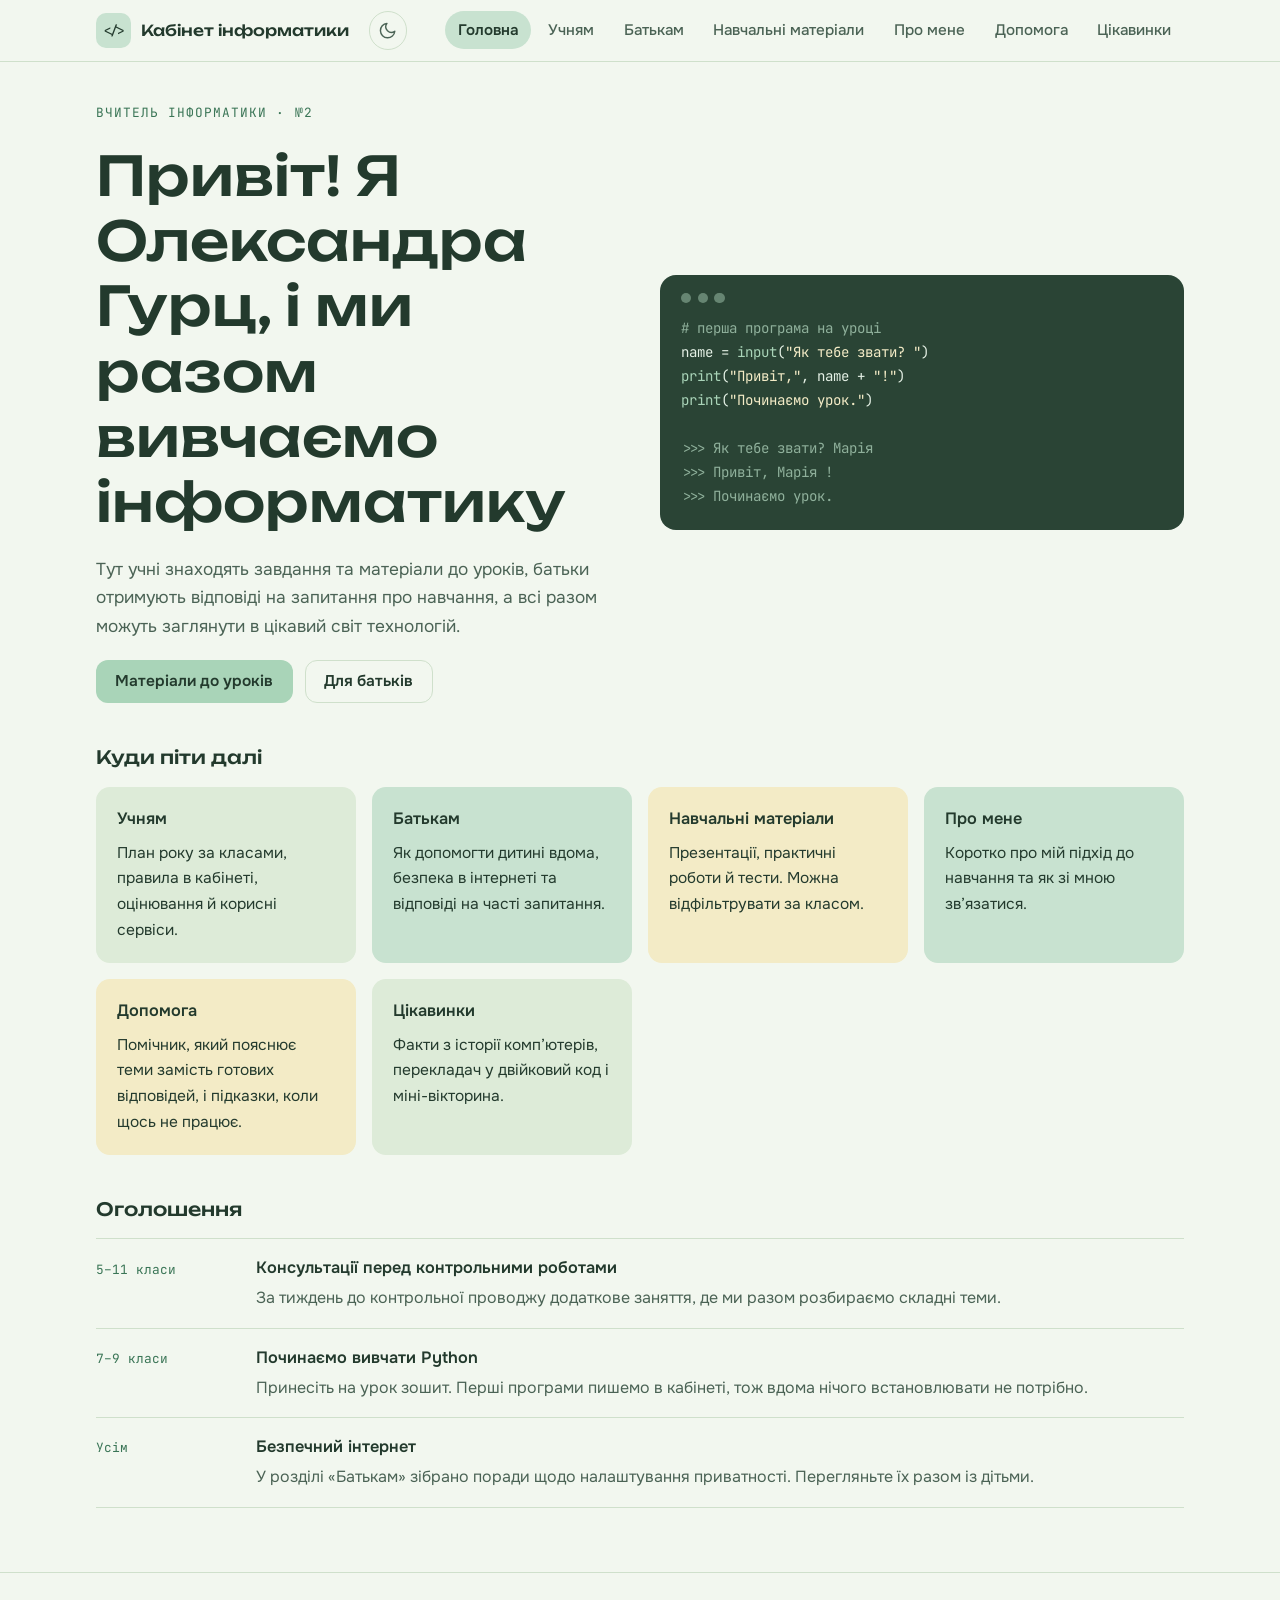
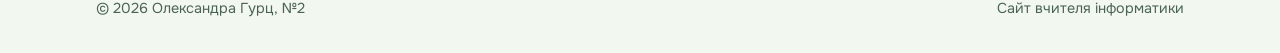
==== index.html @ f415cc78 "Add files via upload" ====
<!doctype html>
<html lang="uk">
<head>
  <meta charset="utf-8">
  <meta name="viewport" content="width=device-width, initial-scale=1">
  <title>Кабінет інформатики — Головна</title>
  <link rel="preconnect" href="https://fonts.googleapis.com">
  <link rel="preconnect" href="https://fonts.gstatic.com" crossorigin>
  <link rel="stylesheet" href="https://fonts.googleapis.com/css2?family=Unbounded:wght@500;600&family=Onest:wght@400;500;600&family=JetBrains+Mono:wght@400;500&display=swap">
  <link rel="stylesheet" href="style.css">
</head>
<body>
<header class="top">
  <div class="wrap bar">
    <a class="brand" href="index.html"><span class="mark" aria-hidden="true">&lt;/&gt;</span><span>Кабінет інформатики</span></a>
    <button class="theme" id="theme" type="button" aria-label="Змінити тему оформлення"></button>
    <nav class="tabs" id="tabs" aria-label="Розділи сайту">
      <a href="index.html" aria-current="page">Головна</a>
      <a href="students.html">Учням</a>
      <a href="parents.html">Батькам</a>
      <a href="materials.html">Навчальні матеріали</a>
      <a href="about.html">Про мене</a>
      <a href="help.html">Допомога</a>
      <a href="fun.html">Цікавинки</a>
    </nav>
  </div>
</header>

<main class="wrap">
  <section id="home" class="page" aria-labelledby="h-home">
    <div class="hero">
      <div class="stack">
        <span class="eyebrow">Вчитель інформатики · <span data-fill="school"></span></span>
        <h1 id="h-home">Привіт! Я <span data-fill="name"></span>, і ми разом вивчаємо інформатику</h1>
        <p class="lead">Тут учні знаходять завдання та матеріали до уроків, батьки отримують відповіді на запитання про навчання, а всі разом можуть заглянути в цікавий світ технологій.</p>
        <div class="row">
          <a class="btn fill" href="materials.html">Матеріали до уроків</a>
          <a class="btn line" href="parents.html">Для батьків</a>
        </div>
      </div>
      <div class="code" aria-label="Приклад програми мовою Python">
        <div class="dots" aria-hidden="true"><i></i><i></i><i></i></div>
        <pre><span class="dim"># перша програма на уроці</span>
name = <span class="kw">input</span>(<span class="str">"Як тебе звати? "</span>)
<span class="kw">print</span>(<span class="str">"Привіт,"</span>, name + <span class="str">"!"</span>)
<span class="kw">print</span>(<span class="str">"Починаємо урок."</span>)

<span class="dim">&gt;&gt;&gt; Як тебе звати? Марія</span>
<span class="dim">&gt;&gt;&gt; Привіт, Марія !</span>
<span class="dim">&gt;&gt;&gt; Починаємо урок.</span></pre>
      </div>
    </div>

    <div class="block">
      <h3>Куди піти далі</h3>
      <div class="grid">
        <a class="card qlink t-sage" href="students.html"><h4>Учням</h4><p>План року за класами, правила в кабінеті, оцінювання й корисні сервіси.</p></a>
        <a class="card qlink t-mint" href="parents.html"><h4>Батькам</h4><p>Як допомогти дитині вдома, безпека в інтернеті та відповіді на часті запитання.</p></a>
        <a class="card qlink t-butter" href="materials.html"><h4>Навчальні матеріали</h4><p>Презентації, практичні роботи й тести. Можна відфільтрувати за класом.</p></a>
        <a class="card qlink t-mint" href="about.html"><h4>Про мене</h4><p>Коротко про мій підхід до навчання та як зі мною зв’язатися.</p></a>
        <a class="card qlink t-butter" href="help.html"><h4>Допомога</h4><p>Помічник, який пояснює теми замість готових відповідей, і підказки, коли щось не працює.</p></a>
        <a class="card qlink t-sage" href="fun.html"><h4>Цікавинки</h4><p>Факти з історії комп’ютерів, перекладач у двійковий код і міні-вікторина.</p></a>
      </div>
    </div>

    <div class="block">
      <h3>Оголошення</h3>
      <div class="news" id="news"></div>
    </div>
  </section>
</main>

<footer>
  <div class="wrap">
    <span>© <span id="year"></span> <span data-fill="name"></span>, <span data-fill="school"></span></span>
    <span>Сайт вчителя інформатики</span>
  </div>
</footer>

<script src="script.js"></script>
</body>
</html>
---- style.css ----
:root {
  --bg: #F2F7EF;
  --surface: #FBFDF9;
  --sage: #DDEBD8;
  --mint: #C8E2D0;
  --butter: #F3EBC6;
  --ink: #233A2D;
  --ink-2: #4B6355;
  --line: #CFE0CB;
  --accent: #3A7556;
  --accent-fill: #A9D4B8;
  --code-bg: #2A4435;
  --code-ink: #E4F0E5;
  --code-dim: #8FB09B;
  --code-str: #F3EBC6;
  --code-kw: #A9D4B8;
  --ok: #3A7556;
  --bad: #A5543F;
  --f-display: 'Unbounded', 'Onest', system-ui, sans-serif;
  --f-body: 'Onest', system-ui, -apple-system, 'Segoe UI', sans-serif;
  --f-mono: 'JetBrains Mono', ui-monospace, 'SF Mono', Menlo, monospace;
}

@media (prefers-color-scheme: dark) {
  :root:not([data-theme="light"]) {
    --bg: #16231B; --surface: #1E2E24; --sage: #27392D; --mint: #2F4A3A; --butter: #3A3A24;
    --ink: #E4F0E5; --ink-2: #A7BFAE; --line: #2F4437; --accent: #8FD0A8; --accent-fill: #3E6B52;
    --code-bg: #0F1913; --code-ink: #E4F0E5; --code-dim: #7E9A88; --ok: #8FD0A8; --bad: #E19B85;
    color-scheme: dark;
  }
}

:root[data-theme="dark"] {
  --bg: #16231B; --surface: #1E2E24; --sage: #27392D; --mint: #2F4A3A; --butter: #3A3A24;
  --ink: #E4F0E5; --ink-2: #A7BFAE; --line: #2F4437; --accent: #8FD0A8; --accent-fill: #3E6B52;
  --code-bg: #0F1913; --code-ink: #E4F0E5; --code-dim: #7E9A88; --ok: #8FD0A8; --bad: #E19B85;
  color-scheme: dark;
}

* { box-sizing: border-box; }
body { margin: 0; background: var(--bg); color: var(--ink); font: 400 16px/1.65 var(--f-body); }
img { max-width: 100%; }
[hidden] { display: none !important; }

h1, h2, h3 { font-family: var(--f-display); font-weight: 500; line-height: 1.2; margin: 0; text-wrap: balance; }
p { margin: 0; }
a { color: var(--accent); }
a:focus-visible, button:focus-visible, summary:focus-visible, input:focus-visible {
  outline: 3px solid var(--accent); outline-offset: 2px; border-radius: 8px;
}
.wrap { width: 100%; max-width: 1120px; margin-inline: auto; padding-inline: 16px; }
.mono { font-family: var(--f-mono); }

/* Шапка */
.top { position: sticky; top: env(safe-area-inset-top, 0px); z-index: 10; background: var(--bg); border-bottom: 1px solid var(--line); }
.bar { display: grid; grid-template-columns: auto minmax(0, 1fr) auto; align-items: center; gap: 0.75rem 1.25rem; padding-block: 0.7rem; }
.brand { display: flex; align-items: center; gap: 0.6rem; text-decoration: none; color: var(--ink); font-family: var(--f-display); font-weight: 500; font-size: 0.95rem; white-space: nowrap; }
.mark { display: grid; place-items: center; width: 2.2rem; height: 2.2rem; border-radius: 10px; background: var(--mint); font-family: var(--f-mono); font-size: 0.8rem; font-weight: 500; color: var(--ink); }
.tabs { display: flex; gap: 0.25rem; overflow-x: auto; scrollbar-width: none; min-width: 0; }
.tabs::-webkit-scrollbar { display: none; }
.tabs a { white-space: nowrap; text-decoration: none; color: var(--ink-2); padding: 0.4rem 0.8rem; border-radius: 999px; font-size: 0.95rem; font-weight: 500; }
.tabs a:hover { background: var(--sage); color: var(--ink); }
.tabs a[aria-current="page"] { background: var(--mint); color: var(--ink); font-weight: 600; }
.theme { display: grid; place-items: center; width: 2.4rem; height: 2.4rem; padding: 0; color: var(--ink-2); background: transparent; border: 1px solid var(--line); border-radius: 50%; cursor: pointer; }
.theme svg { width: 1.2rem; height: 1.2rem; fill: none; stroke: currentColor; stroke-width: 1.8; stroke-linecap: round; stroke-linejoin: round; }
.theme:hover { background: var(--sage); color: var(--ink); }

@media (max-width: 800px) {
  .bar { grid-template-columns: minmax(0, 1fr) auto; }
  .tabs { grid-column: 1 / -1; order: 3; margin-inline: -16px; padding-inline: 16px; }
}

/* Розділи */
main { padding-block: 2.5rem 4rem; }
.page { display: flex; flex-direction: column; gap: 2.75rem; }
.head { display: flex; flex-direction: column; gap: 0.75rem; max-width: 62ch; }
.eyebrow { font-family: var(--f-mono); font-size: 0.8rem; letter-spacing: 0.08em; text-transform: uppercase; color: var(--accent); }
.head h2 { font-size: clamp(1.7rem, 4.5vw, 2.6rem); }
.lead { color: var(--ink-2); font-size: 1.08rem; }
.block { display: flex; flex-direction: column; gap: 1.1rem; }
.block > h3 { font-size: 1.15rem; }
.grid { display: grid; gap: 1rem; grid-template-columns: repeat(auto-fill, minmax(min(100%, 260px), 1fr)); }
.card { background: var(--surface); border: 1px solid var(--line); border-radius: 14px; padding: 1.15rem 1.25rem; display: flex; flex-direction: column; gap: 0.5rem; min-width: 0; }
.card h4 { margin: 0; font-size: 1.02rem; font-weight: 600; }
.card p { color: var(--ink-2); font-size: 0.97rem; }
.t-sage { background: var(--sage); border-color: transparent; }
.t-mint { background: var(--mint); border-color: transparent; }
.t-butter { background: var(--butter); border-color: transparent; }
.t-sage p, .t-mint p, .t-butter p { color: var(--ink); }
.split { display: grid; gap: 2.5rem 3rem; grid-template-columns: repeat(auto-fit, minmax(min(100%, 320px), 1fr)); align-items: start; }
.col { min-width: 0; }

.btn { display: inline-flex; align-items: center; gap: 0.5rem; font: 600 0.97rem var(--f-body); padding: 0.65rem 1.15rem; border-radius: 12px; text-decoration: none; border: 1px solid transparent; cursor: pointer; }
.btn.fill { background: var(--accent-fill); color: var(--ink); }
.btn.fill:hover { background: var(--mint); }
.btn.line { background: transparent; border-color: var(--line); color: var(--ink); }
.btn.line:hover { background: var(--sage); }
.row { display: flex; flex-wrap: wrap; gap: 0.75rem; }

.chips { display: flex; flex-wrap: wrap; gap: 0.5rem; }
.chip { font: 500 0.9rem var(--f-body); color: var(--ink-2); background: transparent; border: 1px solid var(--line); border-radius: 999px; padding: 0.35rem 0.9rem; cursor: pointer; }
.chip:hover { background: var(--sage); color: var(--ink); }
.chip[aria-pressed="true"] { background: var(--mint); border-color: transparent; color: var(--ink); font-weight: 600; }

.list { margin: 0; padding: 0; list-style: none; display: flex; flex-direction: column; gap: 0.7rem; }
.list li { position: relative; padding-left: 1.5rem; }
.list li::before { content: ""; position: absolute; left: 0; top: 0.62em; width: 0.6rem; height: 0.6rem; border-radius: 3px; background: var(--accent-fill); }
.list b { font-weight: 600; }

/* Головна */
.hero { display: grid; gap: 2.5rem; grid-template-columns: repeat(auto-fit, minmax(min(100%, 340px), 1fr)); align-items: center; }
.hero h1 { font-size: clamp(2rem, 6vw, 3.4rem); }
.hero .stack { display: flex; flex-direction: column; gap: 1.25rem; min-width: 0; }
.code { background: var(--code-bg); color: var(--code-ink); border-radius: 16px; padding: 1.1rem 1.3rem 1.3rem; font-family: var(--f-mono); font-size: 0.88rem; line-height: 1.7; min-width: 0; }
.code .dots { display: flex; gap: 0.4rem; margin-bottom: 0.9rem; }
.code .dots i { width: 0.65rem; height: 0.65rem; border-radius: 50%; background: var(--code-dim); opacity: 0.6; }
.code pre { margin: 0; overflow-x: auto; font: inherit; }
.code .kw { color: var(--code-kw); }
.code .str { color: var(--code-str); }
.code .dim { color: var(--code-dim); }
.qlink { text-decoration: none; color: var(--ink); transition: transform 0.15s ease; }
.qlink:hover { transform: translateY(-2px); }
.qlink .path { font-family: var(--f-mono); font-size: 0.78rem; color: var(--ink-2); }
.news { display: flex; flex-direction: column; }
.news article { display: grid; grid-template-columns: 8.5rem minmax(0, 1fr); gap: 0.4rem 1.5rem; padding-block: 1rem; border-top: 1px solid var(--line); }
.news article:last-child { border-bottom: 1px solid var(--line); }
.news .tag { font-family: var(--f-mono); font-size: 0.8rem; color: var(--accent); padding-top: 0.2rem; }
.news h4 { margin: 0 0 0.2rem; font-size: 1.02rem; font-weight: 600; }
.news p { color: var(--ink-2); }
@media (max-width: 560px) { .news article { grid-template-columns: 1fr; } }

/* Учням */
.topics { display: flex; flex-direction: column; gap: 0.6rem; margin: 0; padding: 0; list-style: none; counter-reset: t; }
.topics li { display: flex; gap: 0.9rem; align-items: baseline; background: var(--surface); border: 1px solid var(--line); border-radius: 12px; padding: 0.75rem 1rem; }
.topics li::before { counter-increment: t; content: counter(t); font-family: var(--f-mono); font-size: 0.8rem; color: var(--accent); min-width: 1.2rem; }
.rules { counter-reset: r; }
.rules li { padding-left: 2.2rem; }
.rules li::before { counter-increment: r; content: counter(r); background: var(--mint); color: var(--ink); width: 1.5rem; height: 1.5rem; top: 0.1em; border-radius: 8px; display: grid; place-items: center; font: 500 0.75rem var(--f-mono); }
.tool { text-decoration: none; color: var(--ink); }
.tool:hover { background: var(--sage); }
.tool .host { font-family: var(--f-mono); font-size: 0.78rem; color: var(--accent); }

/* Питання */
details { background: var(--surface); border: 1px solid var(--line); border-radius: 12px; }
details + details { margin-top: 0.6rem; }
summary { cursor: pointer; padding: 0.9rem 1.1rem; font-weight: 600; list-style: none; display: flex; justify-content: space-between; gap: 1rem; align-items: baseline; }
summary::-webkit-details-marker { display: none; }
summary::after { content: "+"; font-family: var(--f-mono); color: var(--accent); }
details[open] summary::after { content: "−"; }
details[open] { background: var(--sage); border-color: transparent; }
details .ans { padding: 0 1.1rem 1rem; color: var(--ink); max-width: 66ch; }

/* Матеріали */
.filters { display: flex; flex-direction: column; gap: 0.8rem; }
.filters .lab { font-family: var(--f-mono); font-size: 0.78rem; letter-spacing: 0.06em; text-transform: uppercase; color: var(--ink-2); margin-right: 0.4rem; }
.frow { display: flex; flex-wrap: wrap; gap: 0.5rem; align-items: center; }
.mat { gap: 0.7rem; }
.mat .meta { display: flex; flex-wrap: wrap; gap: 0.4rem; }
.pill { font: 500 0.75rem var(--f-mono); background: var(--sage); color: var(--ink); border-radius: 999px; padding: 0.15rem 0.6rem; }
.pill.alt { background: var(--butter); }
.mat .act { margin-top: auto; padding-top: 0.4rem; }
.soon { font: 500 0.85rem var(--f-mono); color: var(--ink-2); }
.count { font-family: var(--f-mono); font-size: 0.85rem; color: var(--ink-2); }
.empty { padding: 2rem; border: 1px dashed var(--line); border-radius: 14px; color: var(--ink-2); }

/* Про мене */
.about { display: grid; gap: 2rem 3rem; grid-template-columns: repeat(auto-fit, minmax(min(100%, 300px), 1fr)); align-items: start; }
.mono-card { background: var(--mint); border-radius: 20px; padding: 1.5rem; display: flex; flex-direction: column; gap: 1.25rem; }
.initials { width: 6rem; height: 6rem; border-radius: 22px; background: var(--butter); display: grid; place-items: center; font: 500 1.9rem var(--f-display); color: var(--ink); }
dl.facts { margin: 0; display: grid; grid-template-columns: auto minmax(0, 1fr); gap: 0.55rem 1rem; }
dl.facts dt { font-family: var(--f-mono); font-size: 0.78rem; color: var(--ink-2); padding-top: 0.2rem; text-transform: uppercase; letter-spacing: 0.05em; }
dl.facts dd { margin: 0; font-weight: 500; overflow-wrap: anywhere; }
.prose { display: flex; flex-direction: column; gap: 1rem; max-width: 62ch; }
.prose p { color: var(--ink); }

/* Допомога */
.contact { display: flex; flex-wrap: wrap; gap: 0.75rem 1rem; align-items: center; }
.addr { font-family: var(--f-mono); font-size: 0.95rem; background: var(--surface); border: 1px solid var(--line); padding: 0.55rem 0.9rem; border-radius: 10px; overflow-wrap: anywhere; user-select: all; }
.route { display: grid; grid-template-columns: minmax(0, 1fr) minmax(0, 1.2fr); gap: 0.25rem 1.5rem; padding-block: 0.85rem; border-top: 1px solid var(--line); }
.route:last-child { border-bottom: 1px solid var(--line); }
.route b { font-weight: 600; }
.route span { color: var(--ink-2); }
@media (max-width: 560px) { .route { grid-template-columns: 1fr; } }

/* Цікавинки */
.fact { gap: 0.6rem; }
.fact .yr { font: 500 1.7rem var(--f-display); color: var(--accent); }
.tool-box { display: flex; flex-direction: column; gap: 0.8rem; }
.tool-box label { font-weight: 600; font-size: 0.95rem; }
.inp { font: 500 1rem var(--f-mono); color: var(--ink); background: var(--bg); border: 1px solid var(--line); border-radius: 10px; padding: 0.6rem 0.8rem; width: 100%; }
.out { font-family: var(--f-mono); font-size: 0.92rem; background: var(--code-bg); color: var(--code-ink); border-radius: 10px; padding: 0.7rem 0.9rem; min-height: 2.8rem; overflow-wrap: anywhere; line-height: 1.7; }
.note { font-size: 0.85rem; color: var(--ink-2); }
.quiz { display: flex; flex-direction: column; gap: 1.2rem; }
.q { display: flex; flex-direction: column; gap: 0.6rem; }
.q p { font-weight: 600; }
.opts { display: flex; flex-wrap: wrap; gap: 0.5rem; }
.opt { font: 500 0.95rem var(--f-body); color: var(--ink); background: var(--surface); border: 1px solid var(--line); border-radius: 10px; padding: 0.45rem 0.95rem; cursor: pointer; }
.opt:hover:not(:disabled) { background: var(--sage); }
.opt.right { background: var(--mint); border-color: var(--ok); }
.opt.wrong { border-color: var(--bad); color: var(--bad); }
.opt:disabled { cursor: default; }
.why { font-size: 0.92rem; color: var(--ink-2); min-height: 1.4em; }
.score { font-family: var(--f-mono); font-size: 0.9rem; color: var(--accent); }

/* Помічник «Підказка» */
.tutor { background: var(--surface); border: 1px solid var(--line); border-radius: 18px; padding: 1.25rem; display: flex; flex-direction: column; gap: 1rem; min-width: 0; }
.chat { display: flex; flex-direction: column; gap: 0.75rem; max-height: 28rem; overflow-y: auto; padding-right: 0.25rem; }
.msg { max-width: min(100%, 62ch); padding: 0.7rem 1rem; border-radius: 14px; white-space: pre-wrap; overflow-wrap: anywhere; }
.msg.me { align-self: flex-end; background: var(--mint); border-bottom-right-radius: 4px; }
.msg.bot { align-self: flex-start; background: var(--sage); border-bottom-left-radius: 4px; }
.tform { display: flex; flex-direction: column; gap: 0.75rem; }
.ta { font: 400 1rem/1.5 var(--f-body); resize: vertical; min-height: 4rem; }
.sr { position: absolute; width: 1px; height: 1px; overflow: hidden; clip: rect(0 0 0 0); white-space: nowrap; }
.btn:disabled { opacity: 0.55; cursor: default; }

footer { border-top: 1px solid var(--line); padding-block: 1.5rem 2rem; color: var(--ink-2); font-size: 0.9rem; }
footer .wrap { display: flex; flex-wrap: wrap; justify-content: space-between; gap: 0.5rem 1.5rem; }

@media (prefers-reduced-motion: reduce) { .qlink { transition: none; } .qlink:hover { transform: none; } }
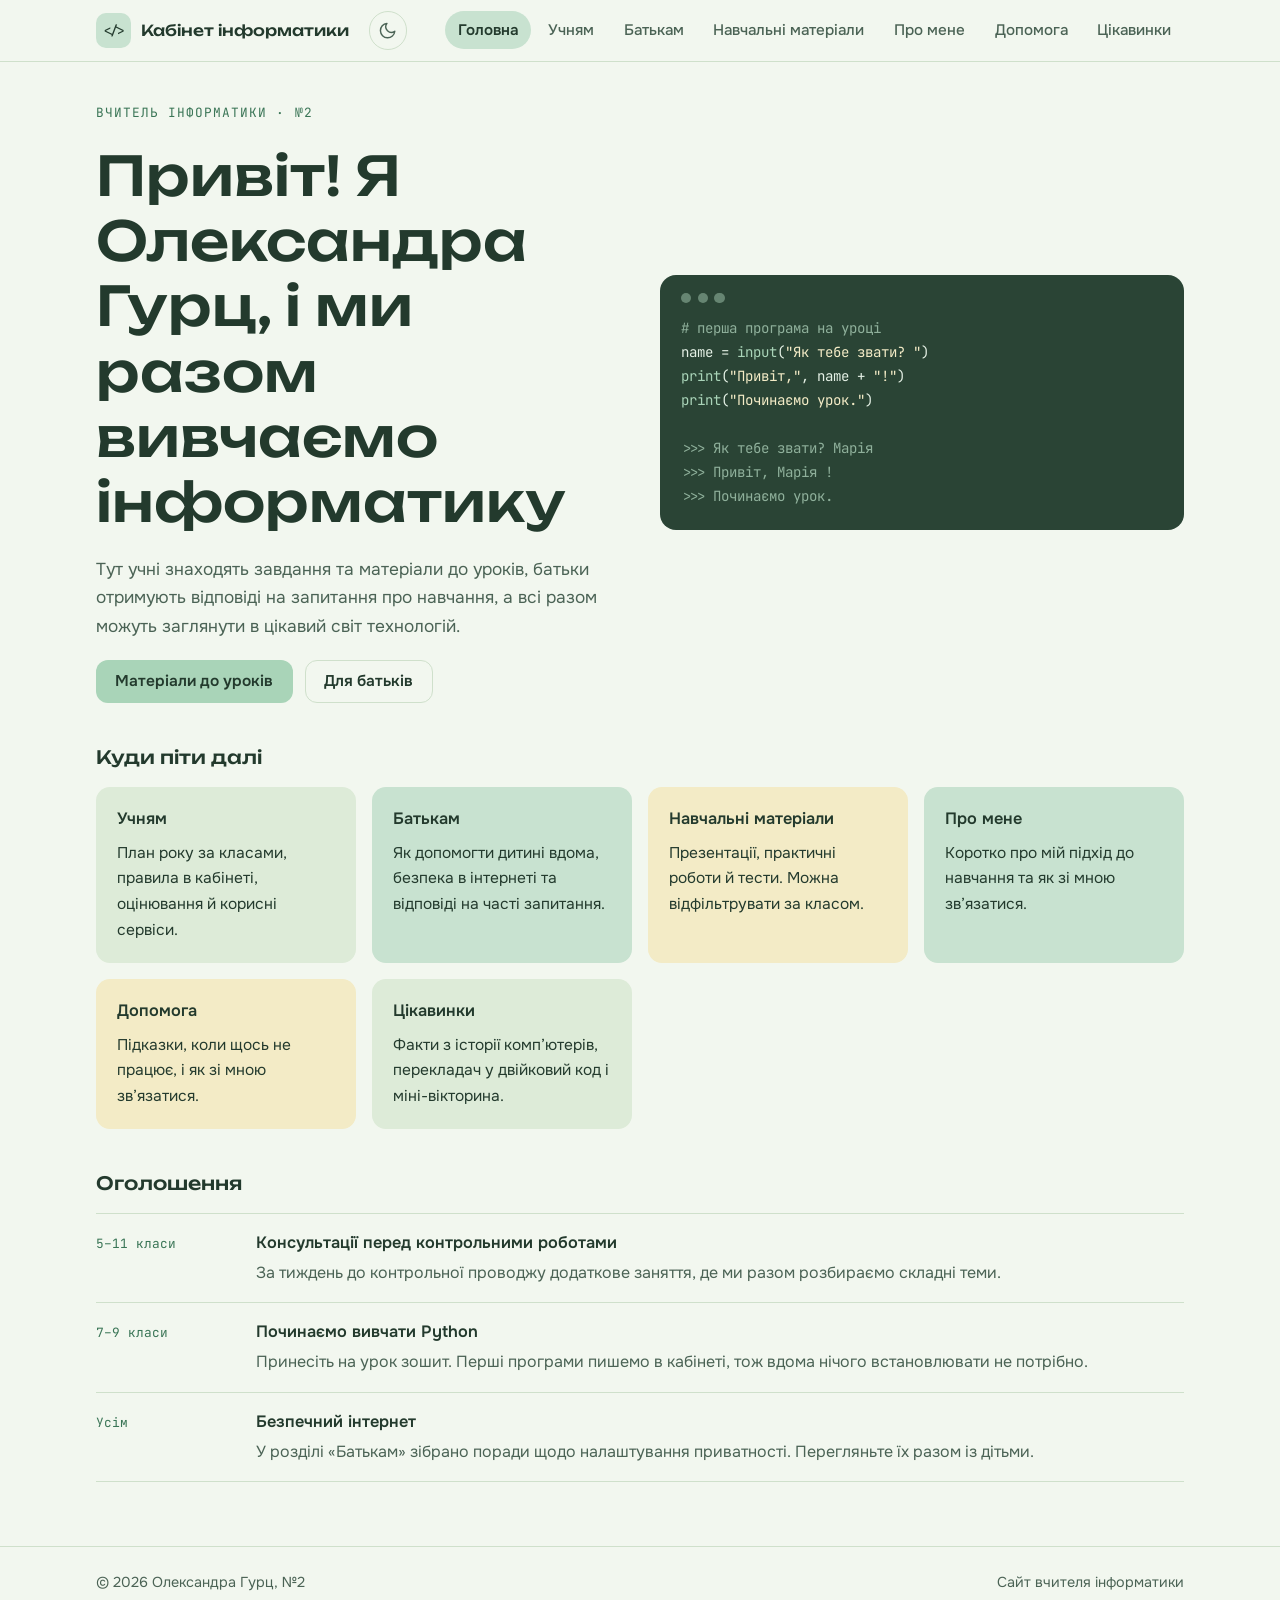
==== commit b7708701: "Add files via upload" ====
--- a/index.html
+++ b/index.html
@@ -58,7 +58,7 @@
         <a class="card qlink t-mint" href="parents.html"><h4>Батькам</h4><p>Як допомогти дитині вдома, безпека в інтернеті та відповіді на часті запитання.</p></a>
         <a class="card qlink t-butter" href="materials.html"><h4>Навчальні матеріали</h4><p>Презентації, практичні роботи й тести. Можна відфільтрувати за класом.</p></a>
         <a class="card qlink t-mint" href="about.html"><h4>Про мене</h4><p>Коротко про мій підхід до навчання та як зі мною зв’язатися.</p></a>
-        <a class="card qlink t-butter" href="help.html"><h4>Допомога</h4><p>Помічник, який пояснює теми замість готових відповідей, і підказки, коли щось не працює.</p></a>
+        <a class="card qlink t-butter" href="help.html"><h4>Допомога</h4><p>Підказки, коли щось не працює, і як зі мною зв’язатися.</p></a>
         <a class="card qlink t-sage" href="fun.html"><h4>Цікавинки</h4><p>Факти з історії комп’ютерів, перекладач у двійковий код і міні-вікторина.</p></a>
       </div>
     </div>
--- a/style.css
+++ b/style.css
@@ -1,219 +1,276 @@
-:root {
-  --bg: #F2F7EF;
-  --surface: #FBFDF9;
-  --sage: #DDEBD8;
-  --mint: #C8E2D0;
-  --butter: #F3EBC6;
-  --ink: #233A2D;
-  --ink-2: #4B6355;
-  --line: #CFE0CB;
-  --accent: #3A7556;
-  --accent-fill: #A9D4B8;
-  --code-bg: #2A4435;
-  --code-ink: #E4F0E5;
-  --code-dim: #8FB09B;
-  --code-str: #F3EBC6;
-  --code-kw: #A9D4B8;
-  --ok: #3A7556;
-  --bad: #A5543F;
-  --f-display: 'Unbounded', 'Onest', system-ui, sans-serif;
-  --f-body: 'Onest', system-ui, -apple-system, 'Segoe UI', sans-serif;
-  --f-mono: 'JetBrains Mono', ui-monospace, 'SF Mono', Menlo, monospace;
-}
-
-@media (prefers-color-scheme: dark) {
-  :root:not([data-theme="light"]) {
-    --bg: #16231B; --surface: #1E2E24; --sage: #27392D; --mint: #2F4A3A; --butter: #3A3A24;
-    --ink: #E4F0E5; --ink-2: #A7BFAE; --line: #2F4437; --accent: #8FD0A8; --accent-fill: #3E6B52;
-    --code-bg: #0F1913; --code-ink: #E4F0E5; --code-dim: #7E9A88; --ok: #8FD0A8; --bad: #E19B85;
-    color-scheme: dark;
-  }
-}
-
-:root[data-theme="dark"] {
-  --bg: #16231B; --surface: #1E2E24; --sage: #27392D; --mint: #2F4A3A; --butter: #3A3A24;
-  --ink: #E4F0E5; --ink-2: #A7BFAE; --line: #2F4437; --accent: #8FD0A8; --accent-fill: #3E6B52;
-  --code-bg: #0F1913; --code-ink: #E4F0E5; --code-dim: #7E9A88; --ok: #8FD0A8; --bad: #E19B85;
-  color-scheme: dark;
-}
-
-* { box-sizing: border-box; }
-body { margin: 0; background: var(--bg); color: var(--ink); font: 400 16px/1.65 var(--f-body); }
-img { max-width: 100%; }
-[hidden] { display: none !important; }
-
-h1, h2, h3 { font-family: var(--f-display); font-weight: 500; line-height: 1.2; margin: 0; text-wrap: balance; }
-p { margin: 0; }
-a { color: var(--accent); }
-a:focus-visible, button:focus-visible, summary:focus-visible, input:focus-visible {
-  outline: 3px solid var(--accent); outline-offset: 2px; border-radius: 8px;
-}
-.wrap { width: 100%; max-width: 1120px; margin-inline: auto; padding-inline: 16px; }
-.mono { font-family: var(--f-mono); }
-
-/* Шапка */
-.top { position: sticky; top: env(safe-area-inset-top, 0px); z-index: 10; background: var(--bg); border-bottom: 1px solid var(--line); }
-.bar { display: grid; grid-template-columns: auto minmax(0, 1fr) auto; align-items: center; gap: 0.75rem 1.25rem; padding-block: 0.7rem; }
-.brand { display: flex; align-items: center; gap: 0.6rem; text-decoration: none; color: var(--ink); font-family: var(--f-display); font-weight: 500; font-size: 0.95rem; white-space: nowrap; }
-.mark { display: grid; place-items: center; width: 2.2rem; height: 2.2rem; border-radius: 10px; background: var(--mint); font-family: var(--f-mono); font-size: 0.8rem; font-weight: 500; color: var(--ink); }
-.tabs { display: flex; gap: 0.25rem; overflow-x: auto; scrollbar-width: none; min-width: 0; }
-.tabs::-webkit-scrollbar { display: none; }
-.tabs a { white-space: nowrap; text-decoration: none; color: var(--ink-2); padding: 0.4rem 0.8rem; border-radius: 999px; font-size: 0.95rem; font-weight: 500; }
-.tabs a:hover { background: var(--sage); color: var(--ink); }
-.tabs a[aria-current="page"] { background: var(--mint); color: var(--ink); font-weight: 600; }
-.theme { display: grid; place-items: center; width: 2.4rem; height: 2.4rem; padding: 0; color: var(--ink-2); background: transparent; border: 1px solid var(--line); border-radius: 50%; cursor: pointer; }
-.theme svg { width: 1.2rem; height: 1.2rem; fill: none; stroke: currentColor; stroke-width: 1.8; stroke-linecap: round; stroke-linejoin: round; }
-.theme:hover { background: var(--sage); color: var(--ink); }
-
-@media (max-width: 800px) {
-  .bar { grid-template-columns: minmax(0, 1fr) auto; }
-  .tabs { grid-column: 1 / -1; order: 3; margin-inline: -16px; padding-inline: 16px; }
-}
-
-/* Розділи */
-main { padding-block: 2.5rem 4rem; }
-.page { display: flex; flex-direction: column; gap: 2.75rem; }
-.head { display: flex; flex-direction: column; gap: 0.75rem; max-width: 62ch; }
-.eyebrow { font-family: var(--f-mono); font-size: 0.8rem; letter-spacing: 0.08em; text-transform: uppercase; color: var(--accent); }
-.head h2 { font-size: clamp(1.7rem, 4.5vw, 2.6rem); }
-.lead { color: var(--ink-2); font-size: 1.08rem; }
-.block { display: flex; flex-direction: column; gap: 1.1rem; }
-.block > h3 { font-size: 1.15rem; }
-.grid { display: grid; gap: 1rem; grid-template-columns: repeat(auto-fill, minmax(min(100%, 260px), 1fr)); }
-.card { background: var(--surface); border: 1px solid var(--line); border-radius: 14px; padding: 1.15rem 1.25rem; display: flex; flex-direction: column; gap: 0.5rem; min-width: 0; }
-.card h4 { margin: 0; font-size: 1.02rem; font-weight: 600; }
-.card p { color: var(--ink-2); font-size: 0.97rem; }
-.t-sage { background: var(--sage); border-color: transparent; }
-.t-mint { background: var(--mint); border-color: transparent; }
-.t-butter { background: var(--butter); border-color: transparent; }
-.t-sage p, .t-mint p, .t-butter p { color: var(--ink); }
-.split { display: grid; gap: 2.5rem 3rem; grid-template-columns: repeat(auto-fit, minmax(min(100%, 320px), 1fr)); align-items: start; }
-.col { min-width: 0; }
-
-.btn { display: inline-flex; align-items: center; gap: 0.5rem; font: 600 0.97rem var(--f-body); padding: 0.65rem 1.15rem; border-radius: 12px; text-decoration: none; border: 1px solid transparent; cursor: pointer; }
-.btn.fill { background: var(--accent-fill); color: var(--ink); }
-.btn.fill:hover { background: var(--mint); }
-.btn.line { background: transparent; border-color: var(--line); color: var(--ink); }
-.btn.line:hover { background: var(--sage); }
-.row { display: flex; flex-wrap: wrap; gap: 0.75rem; }
-
-.chips { display: flex; flex-wrap: wrap; gap: 0.5rem; }
-.chip { font: 500 0.9rem var(--f-body); color: var(--ink-2); background: transparent; border: 1px solid var(--line); border-radius: 999px; padding: 0.35rem 0.9rem; cursor: pointer; }
-.chip:hover { background: var(--sage); color: var(--ink); }
-.chip[aria-pressed="true"] { background: var(--mint); border-color: transparent; color: var(--ink); font-weight: 600; }
-
-.list { margin: 0; padding: 0; list-style: none; display: flex; flex-direction: column; gap: 0.7rem; }
-.list li { position: relative; padding-left: 1.5rem; }
-.list li::before { content: ""; position: absolute; left: 0; top: 0.62em; width: 0.6rem; height: 0.6rem; border-radius: 3px; background: var(--accent-fill); }
-.list b { font-weight: 600; }
-
-/* Головна */
-.hero { display: grid; gap: 2.5rem; grid-template-columns: repeat(auto-fit, minmax(min(100%, 340px), 1fr)); align-items: center; }
-.hero h1 { font-size: clamp(2rem, 6vw, 3.4rem); }
-.hero .stack { display: flex; flex-direction: column; gap: 1.25rem; min-width: 0; }
-.code { background: var(--code-bg); color: var(--code-ink); border-radius: 16px; padding: 1.1rem 1.3rem 1.3rem; font-family: var(--f-mono); font-size: 0.88rem; line-height: 1.7; min-width: 0; }
-.code .dots { display: flex; gap: 0.4rem; margin-bottom: 0.9rem; }
-.code .dots i { width: 0.65rem; height: 0.65rem; border-radius: 50%; background: var(--code-dim); opacity: 0.6; }
-.code pre { margin: 0; overflow-x: auto; font: inherit; }
-.code .kw { color: var(--code-kw); }
-.code .str { color: var(--code-str); }
-.code .dim { color: var(--code-dim); }
-.qlink { text-decoration: none; color: var(--ink); transition: transform 0.15s ease; }
-.qlink:hover { transform: translateY(-2px); }
-.qlink .path { font-family: var(--f-mono); font-size: 0.78rem; color: var(--ink-2); }
-.news { display: flex; flex-direction: column; }
-.news article { display: grid; grid-template-columns: 8.5rem minmax(0, 1fr); gap: 0.4rem 1.5rem; padding-block: 1rem; border-top: 1px solid var(--line); }
-.news article:last-child { border-bottom: 1px solid var(--line); }
-.news .tag { font-family: var(--f-mono); font-size: 0.8rem; color: var(--accent); padding-top: 0.2rem; }
-.news h4 { margin: 0 0 0.2rem; font-size: 1.02rem; font-weight: 600; }
-.news p { color: var(--ink-2); }
-@media (max-width: 560px) { .news article { grid-template-columns: 1fr; } }
-
-/* Учням */
-.topics { display: flex; flex-direction: column; gap: 0.6rem; margin: 0; padding: 0; list-style: none; counter-reset: t; }
-.topics li { display: flex; gap: 0.9rem; align-items: baseline; background: var(--surface); border: 1px solid var(--line); border-radius: 12px; padding: 0.75rem 1rem; }
-.topics li::before { counter-increment: t; content: counter(t); font-family: var(--f-mono); font-size: 0.8rem; color: var(--accent); min-width: 1.2rem; }
-.rules { counter-reset: r; }
-.rules li { padding-left: 2.2rem; }
-.rules li::before { counter-increment: r; content: counter(r); background: var(--mint); color: var(--ink); width: 1.5rem; height: 1.5rem; top: 0.1em; border-radius: 8px; display: grid; place-items: center; font: 500 0.75rem var(--f-mono); }
-.tool { text-decoration: none; color: var(--ink); }
-.tool:hover { background: var(--sage); }
-.tool .host { font-family: var(--f-mono); font-size: 0.78rem; color: var(--accent); }
-
-/* Питання */
-details { background: var(--surface); border: 1px solid var(--line); border-radius: 12px; }
-details + details { margin-top: 0.6rem; }
-summary { cursor: pointer; padding: 0.9rem 1.1rem; font-weight: 600; list-style: none; display: flex; justify-content: space-between; gap: 1rem; align-items: baseline; }
-summary::-webkit-details-marker { display: none; }
-summary::after { content: "+"; font-family: var(--f-mono); color: var(--accent); }
-details[open] summary::after { content: "−"; }
-details[open] { background: var(--sage); border-color: transparent; }
-details .ans { padding: 0 1.1rem 1rem; color: var(--ink); max-width: 66ch; }
-
-/* Матеріали */
-.filters { display: flex; flex-direction: column; gap: 0.8rem; }
-.filters .lab { font-family: var(--f-mono); font-size: 0.78rem; letter-spacing: 0.06em; text-transform: uppercase; color: var(--ink-2); margin-right: 0.4rem; }
-.frow { display: flex; flex-wrap: wrap; gap: 0.5rem; align-items: center; }
-.mat { gap: 0.7rem; }
-.mat .meta { display: flex; flex-wrap: wrap; gap: 0.4rem; }
-.pill { font: 500 0.75rem var(--f-mono); background: var(--sage); color: var(--ink); border-radius: 999px; padding: 0.15rem 0.6rem; }
-.pill.alt { background: var(--butter); }
-.mat .act { margin-top: auto; padding-top: 0.4rem; }
-.soon { font: 500 0.85rem var(--f-mono); color: var(--ink-2); }
-.count { font-family: var(--f-mono); font-size: 0.85rem; color: var(--ink-2); }
-.empty { padding: 2rem; border: 1px dashed var(--line); border-radius: 14px; color: var(--ink-2); }
-
-/* Про мене */
-.about { display: grid; gap: 2rem 3rem; grid-template-columns: repeat(auto-fit, minmax(min(100%, 300px), 1fr)); align-items: start; }
-.mono-card { background: var(--mint); border-radius: 20px; padding: 1.5rem; display: flex; flex-direction: column; gap: 1.25rem; }
-.initials { width: 6rem; height: 6rem; border-radius: 22px; background: var(--butter); display: grid; place-items: center; font: 500 1.9rem var(--f-display); color: var(--ink); }
-dl.facts { margin: 0; display: grid; grid-template-columns: auto minmax(0, 1fr); gap: 0.55rem 1rem; }
-dl.facts dt { font-family: var(--f-mono); font-size: 0.78rem; color: var(--ink-2); padding-top: 0.2rem; text-transform: uppercase; letter-spacing: 0.05em; }
-dl.facts dd { margin: 0; font-weight: 500; overflow-wrap: anywhere; }
-.prose { display: flex; flex-direction: column; gap: 1rem; max-width: 62ch; }
-.prose p { color: var(--ink); }
-
-/* Допомога */
-.contact { display: flex; flex-wrap: wrap; gap: 0.75rem 1rem; align-items: center; }
-.addr { font-family: var(--f-mono); font-size: 0.95rem; background: var(--surface); border: 1px solid var(--line); padding: 0.55rem 0.9rem; border-radius: 10px; overflow-wrap: anywhere; user-select: all; }
-.route { display: grid; grid-template-columns: minmax(0, 1fr) minmax(0, 1.2fr); gap: 0.25rem 1.5rem; padding-block: 0.85rem; border-top: 1px solid var(--line); }
-.route:last-child { border-bottom: 1px solid var(--line); }
-.route b { font-weight: 600; }
-.route span { color: var(--ink-2); }
-@media (max-width: 560px) { .route { grid-template-columns: 1fr; } }
-
-/* Цікавинки */
-.fact { gap: 0.6rem; }
-.fact .yr { font: 500 1.7rem var(--f-display); color: var(--accent); }
-.tool-box { display: flex; flex-direction: column; gap: 0.8rem; }
-.tool-box label { font-weight: 600; font-size: 0.95rem; }
-.inp { font: 500 1rem var(--f-mono); color: var(--ink); background: var(--bg); border: 1px solid var(--line); border-radius: 10px; padding: 0.6rem 0.8rem; width: 100%; }
-.out { font-family: var(--f-mono); font-size: 0.92rem; background: var(--code-bg); color: var(--code-ink); border-radius: 10px; padding: 0.7rem 0.9rem; min-height: 2.8rem; overflow-wrap: anywhere; line-height: 1.7; }
-.note { font-size: 0.85rem; color: var(--ink-2); }
-.quiz { display: flex; flex-direction: column; gap: 1.2rem; }
-.q { display: flex; flex-direction: column; gap: 0.6rem; }
-.q p { font-weight: 600; }
-.opts { display: flex; flex-wrap: wrap; gap: 0.5rem; }
-.opt { font: 500 0.95rem var(--f-body); color: var(--ink); background: var(--surface); border: 1px solid var(--line); border-radius: 10px; padding: 0.45rem 0.95rem; cursor: pointer; }
-.opt:hover:not(:disabled) { background: var(--sage); }
-.opt.right { background: var(--mint); border-color: var(--ok); }
-.opt.wrong { border-color: var(--bad); color: var(--bad); }
-.opt:disabled { cursor: default; }
-.why { font-size: 0.92rem; color: var(--ink-2); min-height: 1.4em; }
-.score { font-family: var(--f-mono); font-size: 0.9rem; color: var(--accent); }
-
-/* Помічник «Підказка» */
-.tutor { background: var(--surface); border: 1px solid var(--line); border-radius: 18px; padding: 1.25rem; display: flex; flex-direction: column; gap: 1rem; min-width: 0; }
-.chat { display: flex; flex-direction: column; gap: 0.75rem; max-height: 28rem; overflow-y: auto; padding-right: 0.25rem; }
-.msg { max-width: min(100%, 62ch); padding: 0.7rem 1rem; border-radius: 14px; white-space: pre-wrap; overflow-wrap: anywhere; }
-.msg.me { align-self: flex-end; background: var(--mint); border-bottom-right-radius: 4px; }
-.msg.bot { align-self: flex-start; background: var(--sage); border-bottom-left-radius: 4px; }
-.tform { display: flex; flex-direction: column; gap: 0.75rem; }
-.ta { font: 400 1rem/1.5 var(--f-body); resize: vertical; min-height: 4rem; }
-.sr { position: absolute; width: 1px; height: 1px; overflow: hidden; clip: rect(0 0 0 0); white-space: nowrap; }
-.btn:disabled { opacity: 0.55; cursor: default; }
-
-footer { border-top: 1px solid var(--line); padding-block: 1.5rem 2rem; color: var(--ink-2); font-size: 0.9rem; }
-footer .wrap { display: flex; flex-wrap: wrap; justify-content: space-between; gap: 0.5rem 1.5rem; }
-
-@media (prefers-reduced-motion: reduce) { .qlink { transition: none; } .qlink:hover { transform: none; } }+:root {
+  --bg: #F2F7EF;
+  --surface: #FBFDF9;
+  --sage: #DDEBD8;
+  --mint: #C8E2D0;
+  --butter: #F3EBC6;
+  --ink: #233A2D;
+  --ink-2: #4B6355;
+  --line: #CFE0CB;
+  --accent: #3A7556;
+  --accent-fill: #A9D4B8;
+  --code-bg: #2A4435;
+  --code-ink: #E4F0E5;
+  --code-dim: #8FB09B;
+  --code-str: #F3EBC6;
+  --code-kw: #A9D4B8;
+  --ok: #3A7556;
+  --bad: #A5543F;
+  --f-display: 'Unbounded', 'Onest', system-ui, sans-serif;
+  --f-body: 'Onest', system-ui, -apple-system, 'Segoe UI', sans-serif;
+  --f-mono: 'JetBrains Mono', ui-monospace, 'SF Mono', Menlo, monospace;
+}
+
+@media (prefers-color-scheme: dark) {
+  :root:not([data-theme="light"]) {
+    --bg: #16231B; --surface: #1E2E24; --sage: #27392D; --mint: #2F4A3A; --butter: #3A3A24;
+    --ink: #E4F0E5; --ink-2: #A7BFAE; --line: #2F4437; --accent: #8FD0A8; --accent-fill: #3E6B52;
+    --code-bg: #0F1913; --code-ink: #E4F0E5; --code-dim: #7E9A88; --ok: #8FD0A8; --bad: #E19B85;
+    color-scheme: dark;
+  }
+}
+
+:root[data-theme="dark"] {
+  --bg: #16231B; --surface: #1E2E24; --sage: #27392D; --mint: #2F4A3A; --butter: #3A3A24;
+  --ink: #E4F0E5; --ink-2: #A7BFAE; --line: #2F4437; --accent: #8FD0A8; --accent-fill: #3E6B52;
+  --code-bg: #0F1913; --code-ink: #E4F0E5; --code-dim: #7E9A88; --ok: #8FD0A8; --bad: #E19B85;
+  color-scheme: dark;
+}
+
+* { box-sizing: border-box; }
+body { margin: 0; background: var(--bg); color: var(--ink); font: 400 16px/1.65 var(--f-body); }
+img { max-width: 100%; }
+[hidden] { display: none !important; }
+
+h1, h2, h3 { font-family: var(--f-display); font-weight: 500; line-height: 1.2; margin: 0; text-wrap: balance; }
+p { margin: 0; }
+a { color: var(--accent); }
+a:focus-visible, button:focus-visible, summary:focus-visible, input:focus-visible {
+  outline: 3px solid var(--accent); outline-offset: 2px; border-radius: 8px;
+}
+.wrap { width: 100%; max-width: 1120px; margin-inline: auto; padding-inline: 16px; }
+.mono { font-family: var(--f-mono); }
+
+/* Шапка */
+.top { position: sticky; top: env(safe-area-inset-top, 0px); z-index: 10; background: var(--bg); border-bottom: 1px solid var(--line); }
+.bar { display: grid; grid-template-columns: auto minmax(0, 1fr) auto; align-items: center; gap: 0.75rem 1.25rem; padding-block: 0.7rem; }
+.brand { display: flex; align-items: center; gap: 0.6rem; text-decoration: none; color: var(--ink); font-family: var(--f-display); font-weight: 500; font-size: 0.95rem; white-space: nowrap; }
+.mark { display: grid; place-items: center; width: 2.2rem; height: 2.2rem; border-radius: 10px; background: var(--mint); font-family: var(--f-mono); font-size: 0.8rem; font-weight: 500; color: var(--ink); }
+.tabs { display: flex; gap: 0.25rem; overflow-x: auto; scrollbar-width: none; min-width: 0; }
+.tabs::-webkit-scrollbar { display: none; }
+.tabs a { white-space: nowrap; text-decoration: none; color: var(--ink-2); padding: 0.4rem 0.8rem; border-radius: 999px; font-size: 0.95rem; font-weight: 500; }
+.tabs a:hover { background: var(--sage); color: var(--ink); }
+.tabs a[aria-current="page"] { background: var(--mint); color: var(--ink); font-weight: 600; }
+.theme { display: grid; place-items: center; width: 2.4rem; height: 2.4rem; padding: 0; color: var(--ink-2); background: transparent; border: 1px solid var(--line); border-radius: 50%; cursor: pointer; }
+.theme svg { width: 1.2rem; height: 1.2rem; fill: none; stroke: currentColor; stroke-width: 1.8; stroke-linecap: round; stroke-linejoin: round; }
+.theme:hover { background: var(--sage); color: var(--ink); }
+
+@media (max-width: 800px) {
+  .bar { grid-template-columns: minmax(0, 1fr) auto; }
+  .tabs { grid-column: 1 / -1; order: 3; margin-inline: -16px; padding-inline: 16px; }
+}
+
+/* Розділи */
+main { padding-block: 2.5rem 4rem; }
+.page { display: flex; flex-direction: column; gap: 2.75rem; }
+.head { display: flex; flex-direction: column; gap: 0.75rem; max-width: 62ch; }
+.eyebrow { font-family: var(--f-mono); font-size: 0.8rem; letter-spacing: 0.08em; text-transform: uppercase; color: var(--accent); }
+.head h2 { font-size: clamp(1.7rem, 4.5vw, 2.6rem); }
+.lead { color: var(--ink-2); font-size: 1.08rem; }
+.block { display: flex; flex-direction: column; gap: 1.1rem; }
+.block > h3 { font-size: 1.15rem; }
+.grid { display: grid; gap: 1rem; grid-template-columns: repeat(auto-fill, minmax(min(100%, 260px), 1fr)); }
+.card { background: var(--surface); border: 1px solid var(--line); border-radius: 14px; padding: 1.15rem 1.25rem; display: flex; flex-direction: column; gap: 0.5rem; min-width: 0; }
+.card h4 { margin: 0; font-size: 1.02rem; font-weight: 600; }
+.card p { color: var(--ink-2); font-size: 0.97rem; }
+.t-sage { background: var(--sage); border-color: transparent; }
+.t-mint { background: var(--mint); border-color: transparent; }
+.t-butter { background: var(--butter); border-color: transparent; }
+.t-sage p, .t-mint p, .t-butter p { color: var(--ink); }
+.split { display: grid; gap: 2.5rem 3rem; grid-template-columns: repeat(auto-fit, minmax(min(100%, 320px), 1fr)); align-items: start; }
+.col { min-width: 0; }
+
+.btn { display: inline-flex; align-items: center; gap: 0.5rem; font: 600 0.97rem var(--f-body); padding: 0.65rem 1.15rem; border-radius: 12px; text-decoration: none; border: 1px solid transparent; cursor: pointer; }
+.btn.fill { background: var(--accent-fill); color: var(--ink); }
+.btn.fill:hover { background: var(--mint); }
+.btn.line { background: transparent; border-color: var(--line); color: var(--ink); }
+.btn.line:hover { background: var(--sage); }
+.row { display: flex; flex-wrap: wrap; gap: 0.75rem; }
+
+.chips { display: flex; flex-wrap: wrap; gap: 0.5rem; }
+.chip { font: 500 0.9rem var(--f-body); color: var(--ink-2); background: transparent; border: 1px solid var(--line); border-radius: 999px; padding: 0.35rem 0.9rem; cursor: pointer; }
+.chip:hover { background: var(--sage); color: var(--ink); }
+.chip[aria-pressed="true"] { background: var(--mint); border-color: transparent; color: var(--ink); font-weight: 600; }
+
+.list { margin: 0; padding: 0; list-style: none; display: flex; flex-direction: column; gap: 0.7rem; }
+.list li { position: relative; padding-left: 1.5rem; }
+.list li::before { content: ""; position: absolute; left: 0; top: 0.62em; width: 0.6rem; height: 0.6rem; border-radius: 3px; background: var(--accent-fill); }
+.list b { font-weight: 600; }
+
+/* Головна */
+.hero { display: grid; gap: 2.5rem; grid-template-columns: repeat(auto-fit, minmax(min(100%, 340px), 1fr)); align-items: center; }
+.hero h1 { font-size: clamp(2rem, 6vw, 3.4rem); }
+.hero .stack { display: flex; flex-direction: column; gap: 1.25rem; min-width: 0; }
+.code { background: var(--code-bg); color: var(--code-ink); border-radius: 16px; padding: 1.1rem 1.3rem 1.3rem; font-family: var(--f-mono); font-size: 0.88rem; line-height: 1.7; min-width: 0; }
+.code .dots { display: flex; gap: 0.4rem; margin-bottom: 0.9rem; }
+.code .dots i { width: 0.65rem; height: 0.65rem; border-radius: 50%; background: var(--code-dim); opacity: 0.6; }
+.code pre { margin: 0; overflow-x: auto; font: inherit; }
+.code .kw { color: var(--code-kw); }
+.code .str { color: var(--code-str); }
+.code .dim { color: var(--code-dim); }
+.qlink { text-decoration: none; color: var(--ink); transition: transform 0.15s ease; }
+.qlink:hover { transform: translateY(-2px); }
+.qlink .path { font-family: var(--f-mono); font-size: 0.78rem; color: var(--ink-2); }
+.news { display: flex; flex-direction: column; }
+.news article { display: grid; grid-template-columns: 8.5rem minmax(0, 1fr); gap: 0.4rem 1.5rem; padding-block: 1rem; border-top: 1px solid var(--line); }
+.news article:last-child { border-bottom: 1px solid var(--line); }
+.news .tag { font-family: var(--f-mono); font-size: 0.8rem; color: var(--accent); padding-top: 0.2rem; }
+.news h4 { margin: 0 0 0.2rem; font-size: 1.02rem; font-weight: 600; }
+.news p { color: var(--ink-2); }
+@media (max-width: 560px) { .news article { grid-template-columns: 1fr; } }
+
+/* Учням */
+.topics { display: flex; flex-direction: column; gap: 0.6rem; margin: 0; padding: 0; list-style: none; counter-reset: t; }
+.topics li { display: flex; gap: 0.9rem; align-items: baseline; background: var(--surface); border: 1px solid var(--line); border-radius: 12px; padding: 0.75rem 1rem; }
+.topics li::before { counter-increment: t; content: counter(t); font-family: var(--f-mono); font-size: 0.8rem; color: var(--accent); min-width: 1.2rem; }
+.rules { counter-reset: r; }
+.rules li { padding-left: 2.2rem; }
+.rules li::before { counter-increment: r; content: counter(r); background: var(--mint); color: var(--ink); width: 1.5rem; height: 1.5rem; top: 0.1em; border-radius: 8px; display: grid; place-items: center; font: 500 0.75rem var(--f-mono); }
+.tool { text-decoration: none; color: var(--ink); }
+.tool:hover { background: var(--sage); }
+.tool .host { font-family: var(--f-mono); font-size: 0.78rem; color: var(--accent); }
+
+/* Питання */
+details { background: var(--surface); border: 1px solid var(--line); border-radius: 12px; }
+details + details { margin-top: 0.6rem; }
+summary { cursor: pointer; padding: 0.9rem 1.1rem; font-weight: 600; list-style: none; display: flex; justify-content: space-between; gap: 1rem; align-items: baseline; }
+summary::-webkit-details-marker { display: none; }
+summary::after { content: "+"; font-family: var(--f-mono); color: var(--accent); }
+details[open] summary::after { content: "−"; }
+details[open] { background: var(--sage); border-color: transparent; }
+details .ans { padding: 0 1.1rem 1rem; color: var(--ink); max-width: 66ch; }
+
+/* Матеріали */
+.filters { display: flex; flex-direction: column; gap: 0.8rem; }
+.filters .lab { font-family: var(--f-mono); font-size: 0.78rem; letter-spacing: 0.06em; text-transform: uppercase; color: var(--ink-2); margin-right: 0.4rem; }
+.frow { display: flex; flex-wrap: wrap; gap: 0.5rem; align-items: center; }
+.mat { gap: 0.7rem; }
+.mat .meta { display: flex; flex-wrap: wrap; gap: 0.4rem; }
+.pill { font: 500 0.75rem var(--f-mono); background: var(--sage); color: var(--ink); border-radius: 999px; padding: 0.15rem 0.6rem; }
+.pill.alt { background: var(--butter); }
+.mat .act { margin-top: auto; padding-top: 0.4rem; }
+.soon { font: 500 0.85rem var(--f-mono); color: var(--ink-2); }
+.count { font-family: var(--f-mono); font-size: 0.85rem; color: var(--ink-2); }
+.empty { padding: 2rem; border: 1px dashed var(--line); border-radius: 14px; color: var(--ink-2); }
+
+/* Про мене */
+.about { display: grid; gap: 2rem 3rem; grid-template-columns: repeat(auto-fit, minmax(min(100%, 300px), 1fr)); align-items: start; }
+.mono-card { background: var(--mint); border-radius: 20px; padding: 1.5rem; display: flex; flex-direction: column; gap: 1.25rem; }
+.initials { width: 6rem; height: 6rem; border-radius: 22px; background: var(--butter); display: grid; place-items: center; font: 500 1.9rem var(--f-display); color: var(--ink); }
+dl.facts { margin: 0; display: grid; grid-template-columns: auto minmax(0, 1fr); gap: 0.55rem 1rem; }
+dl.facts dt { font-family: var(--f-mono); font-size: 0.78rem; color: var(--ink-2); padding-top: 0.2rem; text-transform: uppercase; letter-spacing: 0.05em; }
+dl.facts dd { margin: 0; font-weight: 500; overflow-wrap: anywhere; }
+.prose { display: flex; flex-direction: column; gap: 1rem; max-width: 62ch; }
+.prose p { color: var(--ink); }
+
+/* Допомога */
+.contact { display: flex; flex-wrap: wrap; gap: 0.75rem 1rem; align-items: center; }
+.addr { font-family: var(--f-mono); font-size: 0.95rem; background: var(--surface); border: 1px solid var(--line); padding: 0.55rem 0.9rem; border-radius: 10px; overflow-wrap: anywhere; user-select: all; }
+.route { display: grid; grid-template-columns: minmax(0, 1fr) minmax(0, 1.2fr); gap: 0.25rem 1.5rem; padding-block: 0.85rem; border-top: 1px solid var(--line); }
+.route:last-child { border-bottom: 1px solid var(--line); }
+.route b { font-weight: 600; }
+.route span { color: var(--ink-2); }
+@media (max-width: 560px) { .route { grid-template-columns: 1fr; } }
+
+/* Цікавинки */
+.fact { gap: 0.6rem; }
+.fact .yr { font: 500 1.7rem var(--f-display); color: var(--accent); }
+.tool-box { display: flex; flex-direction: column; gap: 0.8rem; }
+.tool-box label { font-weight: 600; font-size: 0.95rem; }
+.inp { font: 500 1rem var(--f-mono); color: var(--ink); background: var(--bg); border: 1px solid var(--line); border-radius: 10px; padding: 0.6rem 0.8rem; width: 100%; }
+.out { font-family: var(--f-mono); font-size: 0.92rem; background: var(--code-bg); color: var(--code-ink); border-radius: 10px; padding: 0.7rem 0.9rem; min-height: 2.8rem; overflow-wrap: anywhere; line-height: 1.7; }
+.note { font-size: 0.85rem; color: var(--ink-2); }
+.quiz { display: flex; flex-direction: column; gap: 1.2rem; }
+.q { display: flex; flex-direction: column; gap: 0.6rem; }
+.q p { font-weight: 600; }
+.opts { display: flex; flex-wrap: wrap; gap: 0.5rem; }
+.opt { font: 500 0.95rem var(--f-body); color: var(--ink); background: var(--surface); border: 1px solid var(--line); border-radius: 10px; padding: 0.45rem 0.95rem; cursor: pointer; }
+.opt:hover:not(:disabled) { background: var(--sage); }
+.opt.right { background: var(--mint); border-color: var(--ok); }
+.opt.wrong { border-color: var(--bad); color: var(--bad); }
+.opt:disabled { cursor: default; }
+.why { font-size: 0.92rem; color: var(--ink-2); min-height: 1.4em; }
+.score { font-family: var(--f-mono); font-size: 0.9rem; color: var(--accent); }
+
+footer { border-top: 1px solid var(--line); padding-block: 1.5rem 2rem; color: var(--ink-2); font-size: 0.9rem; }
+footer .wrap { display: flex; flex-wrap: wrap; justify-content: space-between; gap: 0.5rem 1.5rem; }
+
+@media (prefers-reduced-motion: reduce) { .qlink { transition: none; } .qlink:hover { transform: none; } }
+
+/* Сертифікати */
+.certs { width: 100%; max-width: 860px; display: flex; flex-direction: column; gap: 1rem; }
+.cslides { display: flex; flex-direction: column; gap: 2rem; }
+.cslide { margin: 0; }
+.cslide a { display: block; }
+.cslide img { display: block; width: 100%; height: auto; border-radius: 10px; }
+.certs figcaption, .ccap { display: flex; flex-direction: column; gap: 0.4rem; padding: 0.75rem 0.25rem 0; }
+.certs figcaption h4, .ccap h4 { margin: 0; font-size: 1.02rem; font-weight: 600; }
+.certs figcaption p, .ccap p { color: var(--ink-2); font-size: 0.95rem; }
+.cmeta { display: flex; flex-wrap: wrap; gap: 0.4rem; }
+.ccap { padding-top: 0; }
+
+.certs.js .cslides { display: block; aspect-ratio: 1.42 / 1; }
+.certs.js .cslide { height: 100%; }
+.certs.js .cslide a { height: 100%; }
+.certs.js .cslide img { height: 100%; object-fit: contain; }
+.certs.js .cslide figcaption { display: none; }
+.cstage { position: relative; background: var(--sage); border-radius: 18px; padding: 0.75rem; touch-action: pan-y; }
+.cnav { position: absolute; top: 50%; transform: translateY(-50%); z-index: 1; display: grid; place-items: center; width: 2.8rem; height: 2.8rem; padding: 0; color: var(--ink); background: var(--surface); border: 1px solid var(--line); border-radius: 50%; cursor: pointer; opacity: 0.94; }
+.cnav:hover { background: var(--mint); opacity: 1; }
+.cnav.prev { left: 1.25rem; }
+.cnav.next { right: 1.25rem; }
+.cnav svg { width: 1.3rem; height: 1.3rem; fill: none; stroke: currentColor; stroke-width: 2; stroke-linecap: round; stroke-linejoin: round; }
+.cbar { display: flex; align-items: center; justify-content: space-between; gap: 1rem; padding-inline: 0.25rem; }
+.cdots { display: flex; flex-wrap: wrap; gap: 0.6rem; }
+.dot { position: relative; width: 0.75rem; height: 0.75rem; padding: 0; background: transparent; border: 1.5px solid var(--accent); border-radius: 50%; cursor: pointer; }
+.dot::after { content: ""; position: absolute; inset: -0.6rem; }
+.dot[aria-current="true"] { background: var(--accent); }
+.cnt { font: 500 0.85rem var(--f-mono); color: var(--ink-2); }
+@media (max-width: 560px) {
+  .cstage { padding: 0.4rem; border-radius: 14px; }
+  .cnav { width: 2.4rem; height: 2.4rem; }
+  .cnav.prev { left: 0.6rem; }
+  .cnav.next { right: 0.6rem; }
+}
+
+/* Збільшений перегляд сертифіката */
+.clb { width: 100%; height: 100%; max-width: none; max-height: none; margin: 0; padding: 0; border: 0; background: transparent; color: var(--ink); }
+.clb::backdrop { background: rgba(10, 20, 14, 0.86); }
+.clb-in { position: relative; width: 100%; height: 100%; display: flex; flex-direction: column; align-items: center; justify-content: center; gap: 0.75rem; padding: 4rem 1rem 1rem; }
+.clb img { display: block; max-width: min(100%, 1200px); max-height: calc(100vh - 9rem); width: auto; height: auto; border-radius: 8px; background: var(--surface); }
+.clb-cap { max-width: 70ch; text-align: center; font-size: 0.95rem; color: #E4F0E5; }
+.clb-x { position: absolute; top: calc(env(safe-area-inset-top, 0px) + 0.75rem); right: 0.75rem; z-index: 2; display: grid; place-items: center; width: 2.8rem; height: 2.8rem; padding: 0; color: var(--ink); background: var(--surface); border: 1px solid var(--line); border-radius: 50%; cursor: pointer; }
+.clb-x:hover { background: var(--mint); }
+.clb-x svg { width: 1.3rem; height: 1.3rem; fill: none; stroke: currentColor; stroke-width: 2; stroke-linecap: round; }
+.clb .cnav.prev { left: 0.75rem; }
+.clb .cnav.next { right: 0.75rem; }
+
+/* Сертифікати по центру */
+.certs-block { align-items: center; text-align: center; }
+.certs-block .certs { margin-inline: auto; }
+.certs-block .ccap, .certs-block figcaption { align-items: center; text-align: center; }
+.certs-block .cmeta { justify-content: center; }
+
+/* Перегляд підручників */
+.pdfv { width: min(1100px, 96vw); height: 92vh; max-width: none; max-height: none; padding: 0; border: 1px solid var(--line); border-radius: 16px; background: var(--surface); color: var(--ink); overflow: hidden; }
+.pdfv[open] { display: flex; }
+.pdfv::backdrop { background: rgba(10, 20, 14, 0.86); }
+.pdfv-in { display: flex; flex-direction: column; width: 100%; height: 100%; }
+.pdfv-bar { display: flex; align-items: center; gap: 0.75rem; padding: 0.6rem 0.9rem; border-bottom: 1px solid var(--line); }
+.pdfv-t { flex: 1; min-width: 0; margin: 0; font: 600 1rem var(--f-body); overflow: hidden; text-overflow: ellipsis; white-space: nowrap; }
+.pdfv-open { padding: 0.45rem 0.9rem; font-size: 0.9rem; white-space: nowrap; }
+.pdfv-x { display: grid; place-items: center; flex: none; width: 2.4rem; height: 2.4rem; padding: 0; color: var(--ink); background: var(--surface); border: 1px solid var(--line); border-radius: 50%; cursor: pointer; }
+.pdfv-x:hover { background: var(--mint); }
+.pdfv-x svg { width: 1.2rem; height: 1.2rem; fill: none; stroke: currentColor; stroke-width: 2; stroke-linecap: round; }
+.pdfv-frame { flex: 1; width: 100%; border: 0; background: #fff; }
+@media (max-width: 560px) { .pdfv { width: 100vw; height: 100dvh; border-radius: 0; } }
